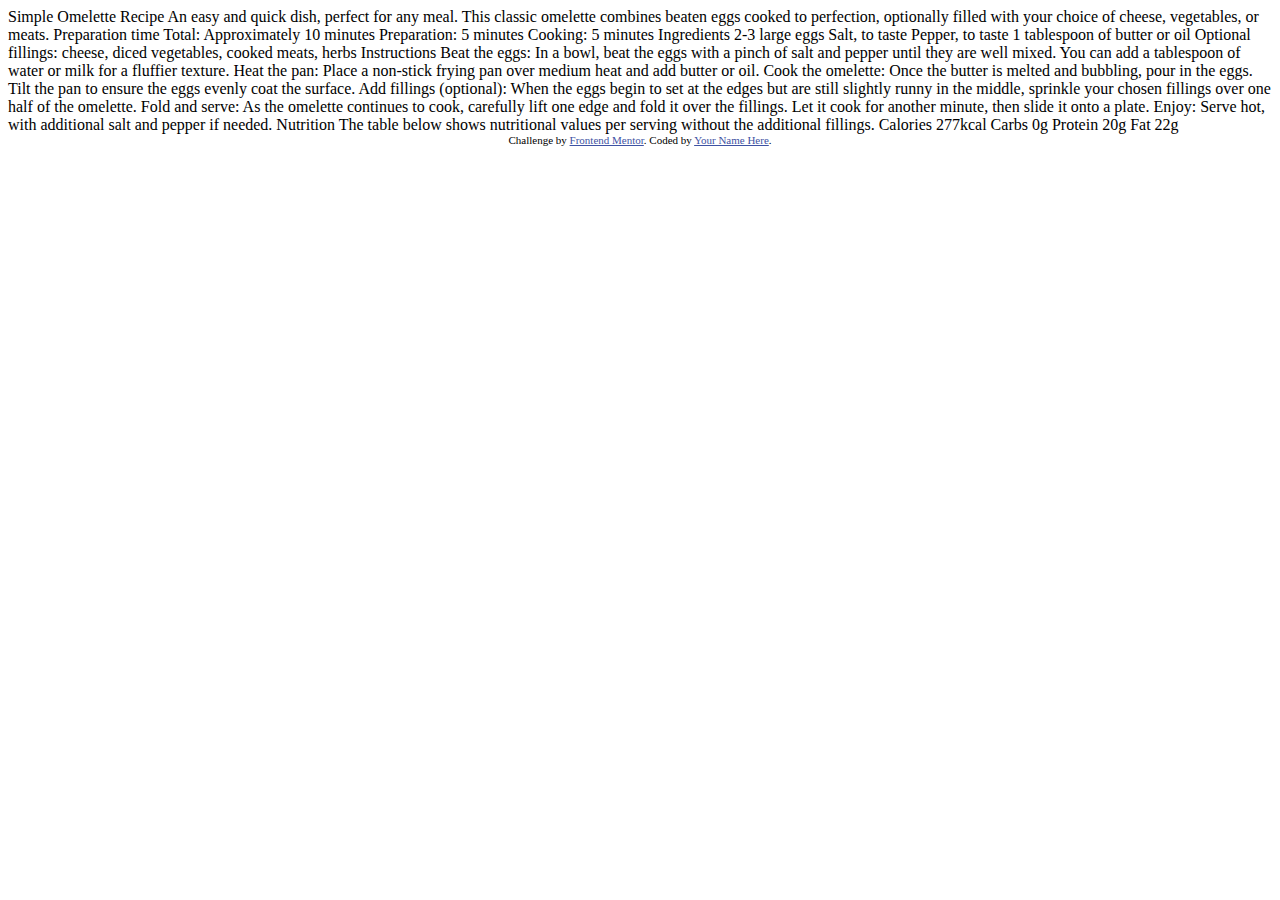
==== index.html @ 086badec "initializing" ====
<!DOCTYPE html>
<html lang="en">
<head>
  <meta charset="UTF-8">
  <meta name="viewport" content="width=device-width, initial-scale=1.0"> <!-- displays site properly based on user's device -->

  <link rel="icon" type="image/png" sizes="32x32" href="./assets/images/favicon-32x32.png">
  
  <title>Frontend Mentor | Recipe page</title>

  <!-- Feel free to remove these styles or customise in your own stylesheet 👍 -->
  <style>
    .attribution { font-size: 11px; text-align: center; }
    .attribution a { color: hsl(228, 45%, 44%); }
  </style>
</head>
<body>

  Simple Omelette Recipe

  An easy and quick dish, perfect for any meal. This classic omelette combines beaten eggs cooked 
  to perfection, optionally filled with your choice of cheese, vegetables, or meats.

  Preparation time

  Total: Approximately 10 minutes
  Preparation: 5 minutes
  Cooking: 5 minutes

  Ingredients

  2-3 large eggs
  Salt, to taste
  Pepper, to taste
  1 tablespoon of butter or oil
  Optional fillings: cheese, diced vegetables, cooked meats, herbs

  Instructions

  Beat the eggs: In a bowl, beat the eggs with a pinch of salt and pepper until they are well mixed. 
  You can add a tablespoon of water or milk for a fluffier texture.

  Heat the pan: Place a non-stick frying pan over medium heat and add butter or oil.

  Cook the omelette: Once the butter is melted and bubbling, pour in the eggs. Tilt the pan to ensure 
  the eggs evenly coat the surface.

  Add fillings (optional): When the eggs begin to set at the edges but are still slightly runny in the 
  middle, sprinkle your chosen fillings over one half of the omelette.

  Fold and serve: As the omelette continues to cook, carefully lift one edge and fold it over the 
  fillings. Let it cook for another minute, then slide it onto a plate.

  Enjoy: Serve hot, with additional salt and pepper if needed.

  Nutrition

  The table below shows nutritional values per serving without the additional fillings.

  Calories
  277kcal

  Carbs
  0g

  Protein
  20g

  Fat
  22g
  
  <div class="attribution">
    Challenge by <a href="https://www.frontendmentor.io?ref=challenge" target="_blank">Frontend Mentor</a>. 
    Coded by <a href="#">Your Name Here</a>.
  </div>
</body>
</html>
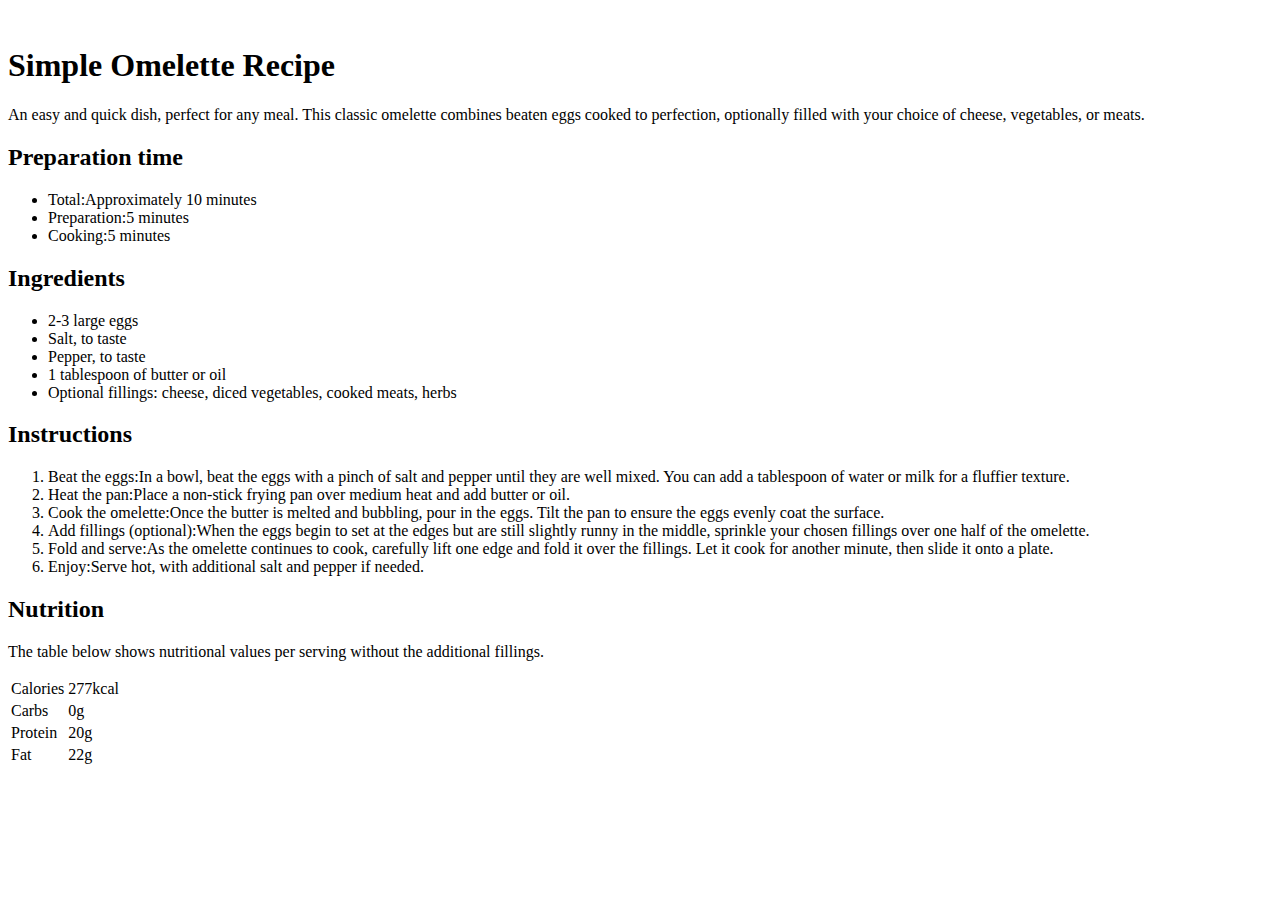
==== commit d87dde71: "change" ====
--- a/index.html
+++ b/index.html
@@ -3,75 +3,76 @@
 <head>
   <meta charset="UTF-8">
   <meta name="viewport" content="width=device-width, initial-scale=1.0"> <!-- displays site properly based on user's device -->
-
+  <link rel="stylesheet" href="styles.css">
   <link rel="icon" type="image/png" sizes="32x32" href="./assets/images/favicon-32x32.png">
-  
+  <link rel="preconnect" href="https://fonts.googleapis.com">
+  <link rel="preconnect" href="https://fonts.gstatic.com" crossorigin>
+  <link href="https://fonts.googleapis.com/css2?family=Young+Serif&display=swap" rel="stylesheet">
   <title>Frontend Mentor | Recipe page</title>
-
-  <!-- Feel free to remove these styles or customise in your own stylesheet 👍 -->
-  <style>
-    .attribution { font-size: 11px; text-align: center; }
-    .attribution a { color: hsl(228, 45%, 44%); }
-  </style>
 </head>
+<!------------------BODY--------------------------->
 <body>
-
-  Simple Omelette Recipe
-
-  An easy and quick dish, perfect for any meal. This classic omelette combines beaten eggs cooked 
-  to perfection, optionally filled with your choice of cheese, vegetables, or meats.
-
-  Preparation time
-
-  Total: Approximately 10 minutes
-  Preparation: 5 minutes
-  Cooking: 5 minutes
-
-  Ingredients
-
-  2-3 large eggs
-  Salt, to taste
-  Pepper, to taste
-  1 tablespoon of butter or oil
-  Optional fillings: cheese, diced vegetables, cooked meats, herbs
-
-  Instructions
-
-  Beat the eggs: In a bowl, beat the eggs with a pinch of salt and pepper until they are well mixed. 
-  You can add a tablespoon of water or milk for a fluffier texture.
-
-  Heat the pan: Place a non-stick frying pan over medium heat and add butter or oil.
-
-  Cook the omelette: Once the butter is melted and bubbling, pour in the eggs. Tilt the pan to ensure 
-  the eggs evenly coat the surface.
-
-  Add fillings (optional): When the eggs begin to set at the edges but are still slightly runny in the 
-  middle, sprinkle your chosen fillings over one half of the omelette.
-
-  Fold and serve: As the omelette continues to cook, carefully lift one edge and fold it over the 
-  fillings. Let it cook for another minute, then slide it onto a plate.
-
-  Enjoy: Serve hot, with additional salt and pepper if needed.
-
-  Nutrition
-
-  The table below shows nutritional values per serving without the additional fillings.
-
-  Calories
-  277kcal
-
-  Carbs
-  0g
-
-  Protein
-  20g
-
-  Fat
-  22g
-  
-  <div class="attribution">
-    Challenge by <a href="https://www.frontendmentor.io?ref=challenge" target="_blank">Frontend Mentor</a>. 
-    Coded by <a href="#">Your Name Here</a>.
-  </div>
+  <main class="container">
+    <img src="" alt="">
+    <div class="title">
+      <h1>Simple Omelette Recipe</h1>
+      <p>An easy and quick dish, perfect for any meal. This classic omelette combines beaten eggs cooked to perfection, optionally filled with your choice of cheese, vegetables, or meats.</p>
+    </div>
+<!-------------------NEW DIV-------------------------->
+    <div class="preparation">
+      <h2>Preparation time</h2>
+      <ul>
+        <li><span class="space"><span class="bold">Total:</span>Approximately 10 minutes</span></li>
+        <li><span class="space"><span class="bold">Preparation:</span>5 minutes</span></li>
+        <li><span class="space"><span class="bold">Cooking:</span>5 minutes</span></li>
+      </ul>
+    </div>
+<!-------------------NEW DIV-------------------------->
+    <div class="ingredients">
+      <h2>Ingredients</h2>
+      <ul>
+        <li><span class="space">2-3 large eggs</span></li>
+        <li><span class="space">Salt, to taste</span></li>
+        <li><span class="space">Pepper, to taste</span></li>
+        <li><span class="space">1 tablespoon of butter or oil</span></li>
+        <li><span class="space">Optional fillings: cheese, diced vegetables, cooked meats, herbs</span></li>
+      </ul>
+    </div>
+<!-------------------NEW DIV-------------------------->
+    <div class="instructions">
+      <h2>Instructions</h2>
+      <ol>
+        <li><span class="space"><span class="bold">Beat the eggs:</span>In a bowl, beat the eggs with a pinch of salt and pepper until they are well mixed. You can add a tablespoon of water or milk for a fluffier texture.</span></li>
+        <li><span class="space"><span class="bold">Heat the pan:</span>Place a non-stick frying pan over medium heat and add butter or oil.</span></li>
+        <li><span class="space"><span class="bold">Cook the omelette:</span>Once the butter is melted and bubbling, pour in the eggs. Tilt the pan to ensure the eggs evenly coat the surface.</span></li>
+        <li><span class="space"><span class="bold">Add fillings (optional):</span>When the eggs begin to set at the edges but are still slightly runny in the middle, sprinkle your chosen fillings over one half of the omelette.</span></li>
+        <li><span class="space"><span class="bold">Fold and serve:</span>As the omelette continues to cook, carefully lift one edge and fold it over the fillings. Let it cook for another minute, then slide it onto a plate.</span></li>
+        <li><span class="space"><span class="bold">Enjoy:</span>Serve hot, with additional salt and pepper if needed.</span></li>
+      </ol>
+    </div>
+<!-------------------NEW DIV-------------------------->
+    <div class="nutrition">
+      <h2>Nutrition</h2>
+      <p>The table below shows nutritional values per serving without the additional fillings.</p>
+      <table>
+        <tr>
+          <td>Calories</td>
+          <td>277kcal</td>
+        </tr>
+        <tr>
+          <td>Carbs</td>
+          <td>0g</td>
+        </tr>
+        <tr>
+          <td>Protein</td>
+          <td>20g</td>
+        </tr>
+        <tr>
+          <td>Fat</td>
+          <td>22g</td>
+        </tr>
+      </table>
+    </div>
+  </main>
 </body>
 </html>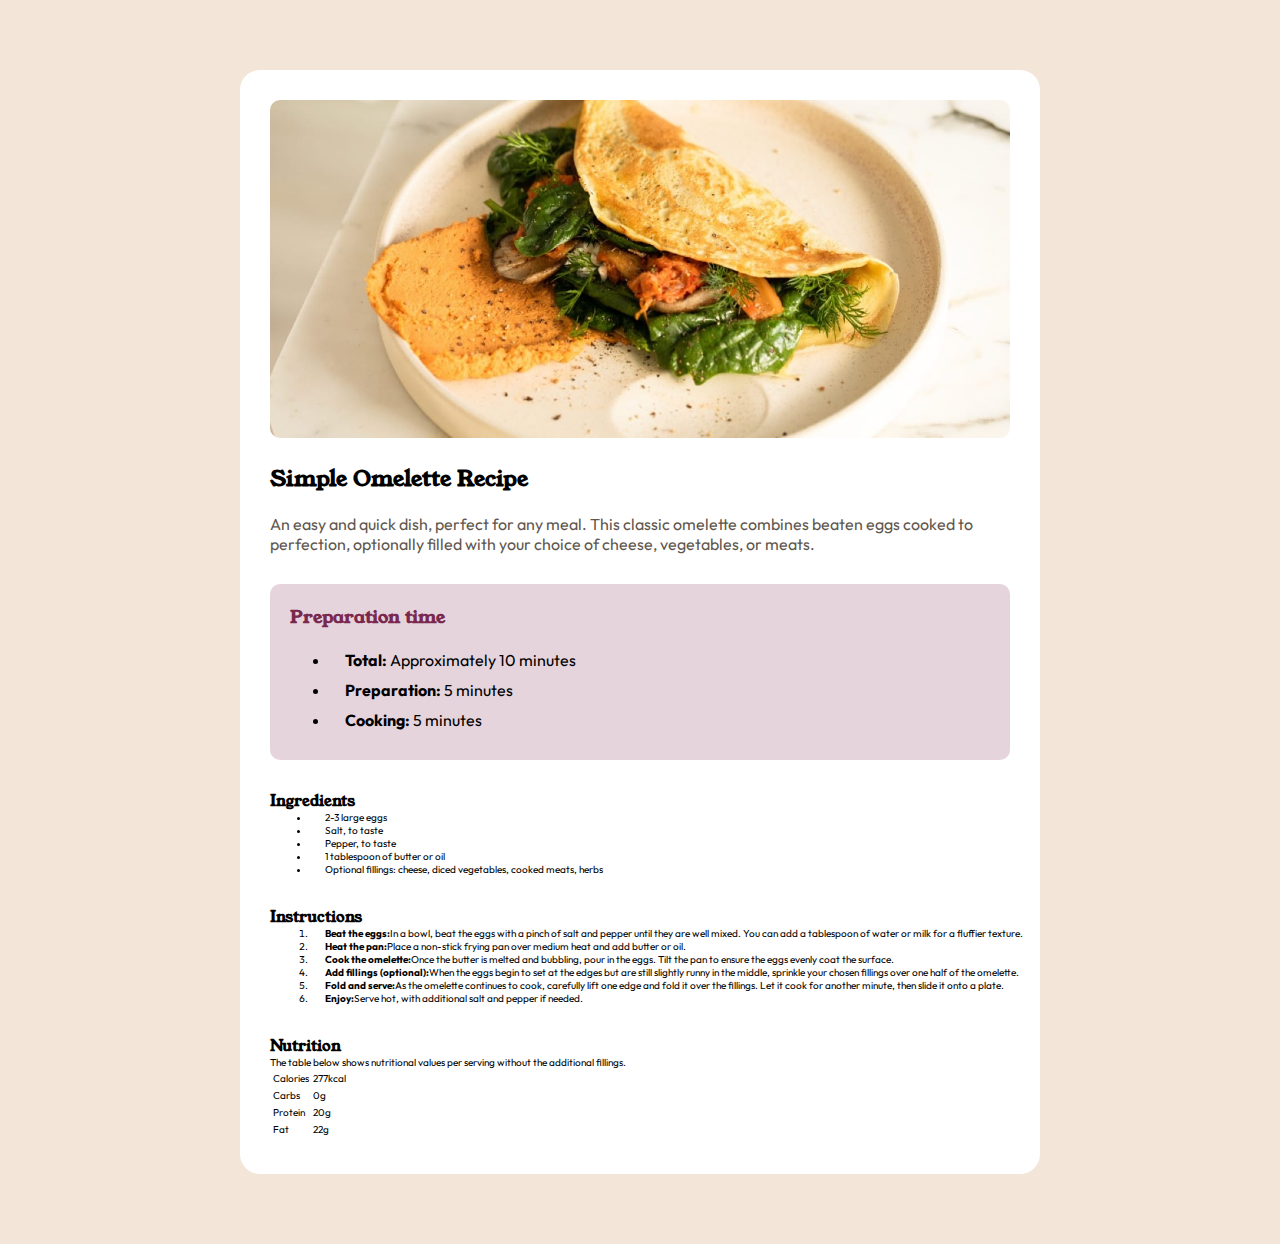
==== commit b1019bf2: "change" ====
--- a/index.html
+++ b/index.html
@@ -3,32 +3,35 @@
 <head>
   <meta charset="UTF-8">
   <meta name="viewport" content="width=device-width, initial-scale=1.0"> <!-- displays site properly based on user's device -->
+  <link rel="icon" type="image/png" sizes="32x32" href="./assets/images/favicon-32x32.png">
   <link rel="stylesheet" href="styles.css">
-  <link rel="icon" type="image/png" sizes="32x32" href="./assets/images/favicon-32x32.png">
   <link rel="preconnect" href="https://fonts.googleapis.com">
   <link rel="preconnect" href="https://fonts.gstatic.com" crossorigin>
   <link href="https://fonts.googleapis.com/css2?family=Young+Serif&display=swap" rel="stylesheet">
+  <link rel="preconnect" href="https://fonts.googleapis.com">
+  <link rel="preconnect" href="https://fonts.gstatic.com" crossorigin>
+  <link href="https://fonts.googleapis.com/css2?family=Outfit:wght@100..900&display=swap" rel="stylesheet">
   <title>Frontend Mentor | Recipe page</title>
 </head>
 <!------------------BODY--------------------------->
 <body>
   <main class="container">
-    <img src="" alt="">
-    <div class="title">
+    <img class="omelette" src="assets/images/image-omelette.jpeg" alt="image of an omelette">
+    <div class="title margin">
       <h1>Simple Omelette Recipe</h1>
       <p>An easy and quick dish, perfect for any meal. This classic omelette combines beaten eggs cooked to perfection, optionally filled with your choice of cheese, vegetables, or meats.</p>
     </div>
 <!-------------------NEW DIV-------------------------->
-    <div class="preparation">
+    <div class="preparation margin">
       <h2>Preparation time</h2>
       <ul>
-        <li><span class="space"><span class="bold">Total:</span>Approximately 10 minutes</span></li>
-        <li><span class="space"><span class="bold">Preparation:</span>5 minutes</span></li>
-        <li><span class="space"><span class="bold">Cooking:</span>5 minutes</span></li>
+        <li><span class="space"><span class="bold">Total:</span> Approximately 10 minutes</span></li>
+        <li><span class="space"><span class="bold">Preparation:</span> 5 minutes</span></li>
+        <li><span class="space"><span class="bold">Cooking:</span> 5 minutes</span></li>
       </ul>
     </div>
 <!-------------------NEW DIV-------------------------->
-    <div class="ingredients">
+    <div class="ingredients margin">
       <h2>Ingredients</h2>
       <ul>
         <li><span class="space">2-3 large eggs</span></li>
@@ -39,7 +42,7 @@
       </ul>
     </div>
 <!-------------------NEW DIV-------------------------->
-    <div class="instructions">
+    <div class="instructions margin">
       <h2>Instructions</h2>
       <ol>
         <li><span class="space"><span class="bold">Beat the eggs:</span>In a bowl, beat the eggs with a pinch of salt and pepper until they are well mixed. You can add a tablespoon of water or milk for a fluffier texture.</span></li>
@@ -51,7 +54,7 @@
       </ol>
     </div>
 <!-------------------NEW DIV-------------------------->
-    <div class="nutrition">
+    <div class="nutrition margin">
       <h2>Nutrition</h2>
       <p>The table below shows nutritional values per serving without the additional fillings.</p>
       <table>
--- a/styles.css
+++ b/styles.css
@@ -0,0 +1,100 @@
+*, *::after, *::before {
+    box-sizing: border-box;
+    margin: 0; 
+}
+
+:root {
+    --Nutmeg: hsl(14, 45%, 36%);
+    --Dark-Raspberry-Low: hsl(332, 51%, 32%, .2);
+    --Dark-Raspberry: hsl(332, 51%, 32%);
+    --White: hsl(0, 0%, 100%);
+    --Rose-White: hsl(330, 100%, 98%);
+    --Eggshell: hsl(30, 54%, 90%);
+    --Light-Grey: hsl(30, 18%, 87%);
+    --Wenge-Brown: hsl(30, 10%, 34%);
+    --Dark-Charcoal: hsl(24, 5%, 18%);
+}
+
+html {
+    font-size: 62.5%;
+    font-family: "Outfit", sans-serif;
+}
+
+body {
+    background-color: var(--Eggshell);
+}
+
+.margin {
+    margin: 1.5rem 3rem;
+}
+
+.bold {
+    font-weight: 700;
+}
+
+.space {
+    position: relative;
+    left: 1.5rem;
+}
+
+h1, h2 {
+    font-family: "Young Serif", serif;
+}
+
+.container {
+    background-color: var(--White);
+    max-width: 80rem;
+    margin: 7rem auto;
+    display: flex;
+    flex-direction: column;
+    padding-bottom: 2rem;
+    border-radius: 2rem;
+}
+
+.omelette {
+    max-width: 100%;
+    height: auto;
+    margin: 3rem 3rem 1rem 3rem;
+    border-radius: 1rem;
+}
+
+
+@media only screen and (max-width: 500px) {
+    .omelette {
+      margin: 0 0 2rem 0;
+      border-radius: 0;
+    }
+    .container {
+        border-radius: 0;
+        margin: 0;
+    }
+}
+
+.title h1 {
+    font-size: 2.2rem;
+    font-weight: 700;
+    margin-bottom: 2rem;
+}
+
+.title p {
+    font-size: 1.6rem;
+    color: var(--Wenge-Brown);
+    font-weight: none;
+}
+
+.preparation {
+    background-color: var(--Dark-Raspberry-Low);
+    padding: 2rem;
+    border-radius: 1rem;
+}
+
+.preparation h2{
+    color: var(--Dark-Raspberry);
+    font-size: 1.8rem;
+    margin-bottom: 2rem;
+}
+
+.preparation li {
+    margin: 1rem 0;
+    font-size: 1.6rem;
+}
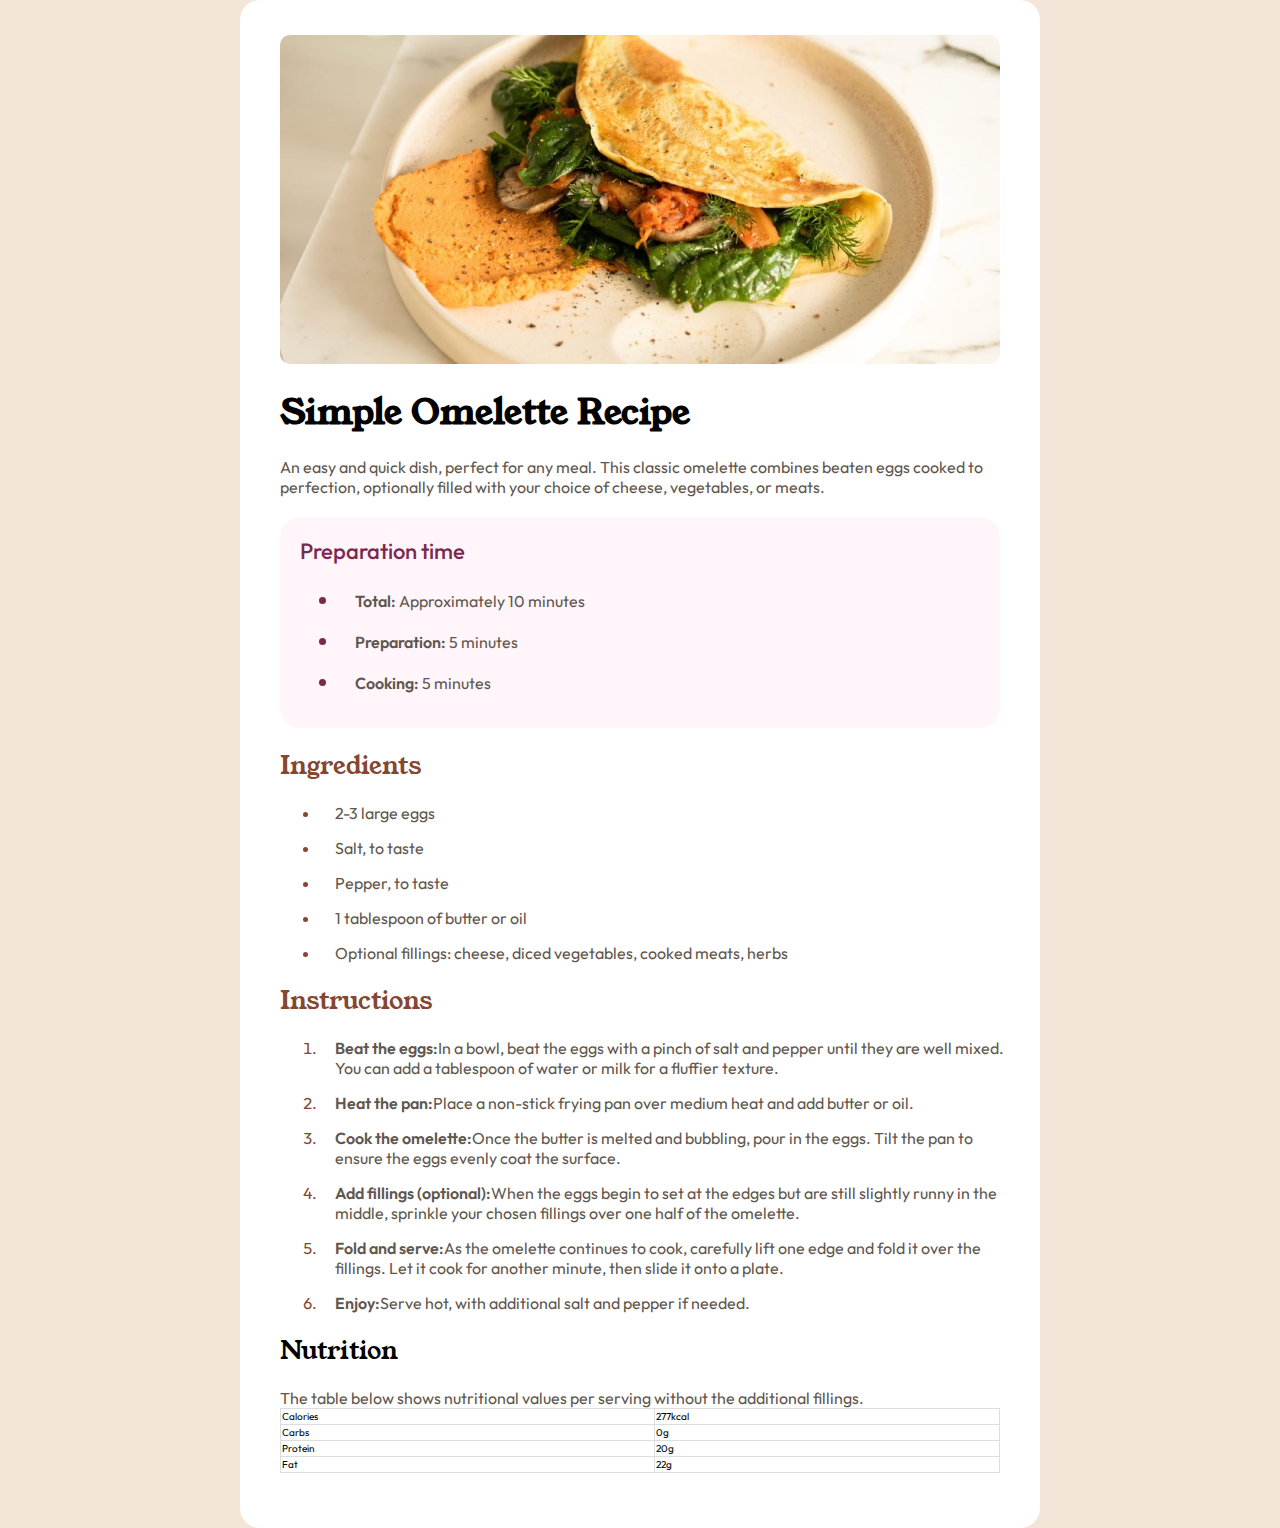
==== commit 66e92ed3: "changes" ====
--- a/index.html
+++ b/index.html
@@ -16,65 +16,67 @@
 <!------------------BODY--------------------------->
 <body>
   <main class="container">
-    <img class="omelette" src="assets/images/image-omelette.jpeg" alt="image of an omelette">
-    <div class="title margin">
-      <h1>Simple Omelette Recipe</h1>
-      <p>An easy and quick dish, perfect for any meal. This classic omelette combines beaten eggs cooked to perfection, optionally filled with your choice of cheese, vegetables, or meats.</p>
-    </div>
-<!-------------------NEW DIV-------------------------->
-    <div class="preparation margin">
-      <h2>Preparation time</h2>
-      <ul>
-        <li><span class="space"><span class="bold">Total:</span> Approximately 10 minutes</span></li>
-        <li><span class="space"><span class="bold">Preparation:</span> 5 minutes</span></li>
-        <li><span class="space"><span class="bold">Cooking:</span> 5 minutes</span></li>
-      </ul>
-    </div>
-<!-------------------NEW DIV-------------------------->
-    <div class="ingredients margin">
-      <h2>Ingredients</h2>
-      <ul>
-        <li><span class="space">2-3 large eggs</span></li>
-        <li><span class="space">Salt, to taste</span></li>
-        <li><span class="space">Pepper, to taste</span></li>
-        <li><span class="space">1 tablespoon of butter or oil</span></li>
-        <li><span class="space">Optional fillings: cheese, diced vegetables, cooked meats, herbs</span></li>
-      </ul>
-    </div>
-<!-------------------NEW DIV-------------------------->
-    <div class="instructions margin">
-      <h2>Instructions</h2>
-      <ol>
-        <li><span class="space"><span class="bold">Beat the eggs:</span>In a bowl, beat the eggs with a pinch of salt and pepper until they are well mixed. You can add a tablespoon of water or milk for a fluffier texture.</span></li>
-        <li><span class="space"><span class="bold">Heat the pan:</span>Place a non-stick frying pan over medium heat and add butter or oil.</span></li>
-        <li><span class="space"><span class="bold">Cook the omelette:</span>Once the butter is melted and bubbling, pour in the eggs. Tilt the pan to ensure the eggs evenly coat the surface.</span></li>
-        <li><span class="space"><span class="bold">Add fillings (optional):</span>When the eggs begin to set at the edges but are still slightly runny in the middle, sprinkle your chosen fillings over one half of the omelette.</span></li>
-        <li><span class="space"><span class="bold">Fold and serve:</span>As the omelette continues to cook, carefully lift one edge and fold it over the fillings. Let it cook for another minute, then slide it onto a plate.</span></li>
-        <li><span class="space"><span class="bold">Enjoy:</span>Serve hot, with additional salt and pepper if needed.</span></li>
-      </ol>
-    </div>
-<!-------------------NEW DIV-------------------------->
-    <div class="nutrition margin">
-      <h2>Nutrition</h2>
-      <p>The table below shows nutritional values per serving without the additional fillings.</p>
-      <table>
-        <tr>
-          <td>Calories</td>
-          <td>277kcal</td>
-        </tr>
-        <tr>
-          <td>Carbs</td>
-          <td>0g</td>
-        </tr>
-        <tr>
-          <td>Protein</td>
-          <td>20g</td>
-        </tr>
-        <tr>
-          <td>Fat</td>
-          <td>22g</td>
-        </tr>
-      </table>
+    <div class="padding">
+      <img class="omelette" src="assets/images/image-omelette.jpeg" alt="image of an omelette">
+      <div class="title margin">
+        <h1 class="bottom">Simple Omelette Recipe</h1>
+        <p>An easy and quick dish, perfect for any meal. This classic omelette combines beaten eggs cooked to perfection, optionally filled with your choice of cheese, vegetables, or meats.</p>
+      </div>
+  <!-------------------NEW DIV-------------------------->
+      <div class="preparation margin">
+        <h2 class="bottom">Preparation time</h2>
+        <ul>
+          <li><span class="space"><span class="bold">Total:</span> Approximately 10 minutes</span></li>
+          <li><span class="space"><span class="bold">Preparation:</span> 5 minutes</span></li>
+          <li><span class="space"><span class="bold">Cooking:</span> 5 minutes</span></li>
+        </ul>
+      </div>
+  <!-------------------NEW DIV-------------------------->
+      <div class="ingredients margin">
+        <h2 class="bottom">Ingredients</h2>
+        <ul>
+          <li><span class="space">2-3 large eggs</span></li>
+          <li><span class="space">Salt, to taste</span></li>
+          <li><span class="space">Pepper, to taste</span></li>
+          <li><span class="space">1 tablespoon of butter or oil</span></li>
+          <li><span class="space">Optional fillings: cheese, diced vegetables, cooked meats, herbs</span></li>
+        </ul>
+      </div>
+  <!-------------------NEW DIV-------------------------->
+      <div class="instructions margin">
+        <h2 class="bottom">Instructions</h2>
+        <ol>
+          <li><span class="space"><span class="bold">Beat the eggs:</span>In a bowl, beat the eggs with a pinch of salt and pepper until they are well mixed. You can add a tablespoon of water or milk for a fluffier texture.</span></li>
+          <li><span class="space"><span class="bold">Heat the pan:</span>Place a non-stick frying pan over medium heat and add butter or oil.</span></li>
+          <li><span class="space"><span class="bold">Cook the omelette:</span>Once the butter is melted and bubbling, pour in the eggs. Tilt the pan to ensure the eggs evenly coat the surface.</span></li>
+          <li><span class="space"><span class="bold">Add fillings (optional):</span>When the eggs begin to set at the edges but are still slightly runny in the middle, sprinkle your chosen fillings over one half of the omelette.</span></li>
+          <li><span class="space"><span class="bold">Fold and serve:</span>As the omelette continues to cook, carefully lift one edge and fold it over the fillings. Let it cook for another minute, then slide it onto a plate.</span></li>
+          <li><span class="space"><span class="bold">Enjoy:</span>Serve hot, with additional salt and pepper if needed.</span></li>
+        </ol>
+      </div>
+  <!-------------------NEW DIV-------------------------->
+      <div class="nutrition margin">
+        <h2 class="bottom">Nutrition</h2>
+        <p>The table below shows nutritional values per serving without the additional fillings.</p>
+        <table>
+          <tr>
+            <td>Calories</td>
+            <td>277kcal</td>
+          </tr>
+          <tr>
+            <td>Carbs</td>
+            <td>0g</td>
+          </tr>
+          <tr>
+            <td>Protein</td>
+            <td>20g</td>
+          </tr>
+          <tr>
+            <td>Fat</td>
+            <td>22g</td>
+          </tr>
+        </table>
+      </div>
     </div>
   </main>
 </body>
--- a/styles.css
+++ b/styles.css
@@ -5,7 +5,6 @@
 
 :root {
     --Nutmeg: hsl(14, 45%, 36%);
-    --Dark-Raspberry-Low: hsl(332, 51%, 32%, .2);
     --Dark-Raspberry: hsl(332, 51%, 32%);
     --White: hsl(0, 0%, 100%);
     --Rose-White: hsl(330, 100%, 98%);
@@ -24,12 +23,8 @@
     background-color: var(--Eggshell);
 }
 
-.margin {
-    margin: 1.5rem 3rem;
-}
-
 .bold {
-    font-weight: 700;
+    font-weight: 600;
 }
 
 .space {
@@ -40,61 +35,85 @@
 h1, h2 {
     font-family: "Young Serif", serif;
 }
+h1 {
+    font-size: 3.5rem;
+    font-weight: 700;
+}
+
+h2 {
+    font-size: 2.5rem;
+    font-weight: 500;
+}
+
+p, li {
+    font-size: 1.6rem;
+    color: var(--Wenge-Brown);
+}
+
+.margin {
+    margin: 2rem 0;
+}
+
+.bottom {
+    margin-bottom: 2rem;
+}
+
+li {
+    margin: 1.5rem 0;
+}
 
 .container {
     background-color: var(--White);
-    max-width: 80rem;
-    margin: 7rem auto;
+    width: 80rem;
     display: flex;
-    flex-direction: column;
-    padding-bottom: 2rem;
+    justify-content: center;
+    margin: auto;
     border-radius: 2rem;
+    padding: 3.5rem 0;
+}
+
+.padding {
+    background-color: var(--White);
+    width: 90%;
 }
 
 .omelette {
     max-width: 100%;
-    height: auto;
-    margin: 3rem 3rem 1rem 3rem;
     border-radius: 1rem;
 }
 
-
-@media only screen and (max-width: 500px) {
-    .omelette {
-      margin: 0 0 2rem 0;
-      border-radius: 0;
-    }
-    .container {
-        border-radius: 0;
-        margin: 0;
-    }
-}
-
 .title h1 {
-    font-size: 2.2rem;
     font-weight: 700;
     margin-bottom: 2rem;
 }
 
-.title p {
-    font-size: 1.6rem;
-    color: var(--Wenge-Brown);
-    font-weight: none;
+
+.preparation {
+    background-color: var(--Rose-White);
+    padding: 2rem;
+    border-radius: 2rem;
+ 
 }
 
-.preparation {
-    background-color: var(--Dark-Raspberry-Low);
-    padding: 2rem;
-    border-radius: 1rem;
+.preparation h2,  .preparation ::marker {
+    font-size: 2.2rem;
+    font-family: "Outfit", sans-serif;
+    color: var(--Dark-Raspberry);
 }
 
-.preparation h2{
-    color: var(--Dark-Raspberry);
-    font-size: 1.8rem;
-    margin-bottom: 2rem;
+.ingredients h2, 
+.ingredients ::marker,
+.instructions h2,
+.instructions ::marker {
+    color: var(--Nutmeg);
 }
 
-.preparation li {
-    margin: 1rem 0;
-    font-size: 1.6rem;
-}
+table, td, th {  
+    border: 1px solid #ddd;
+    text-align: left;
+  }
+
+table {
+    border-collapse: collapse;
+    width: 100%;
+}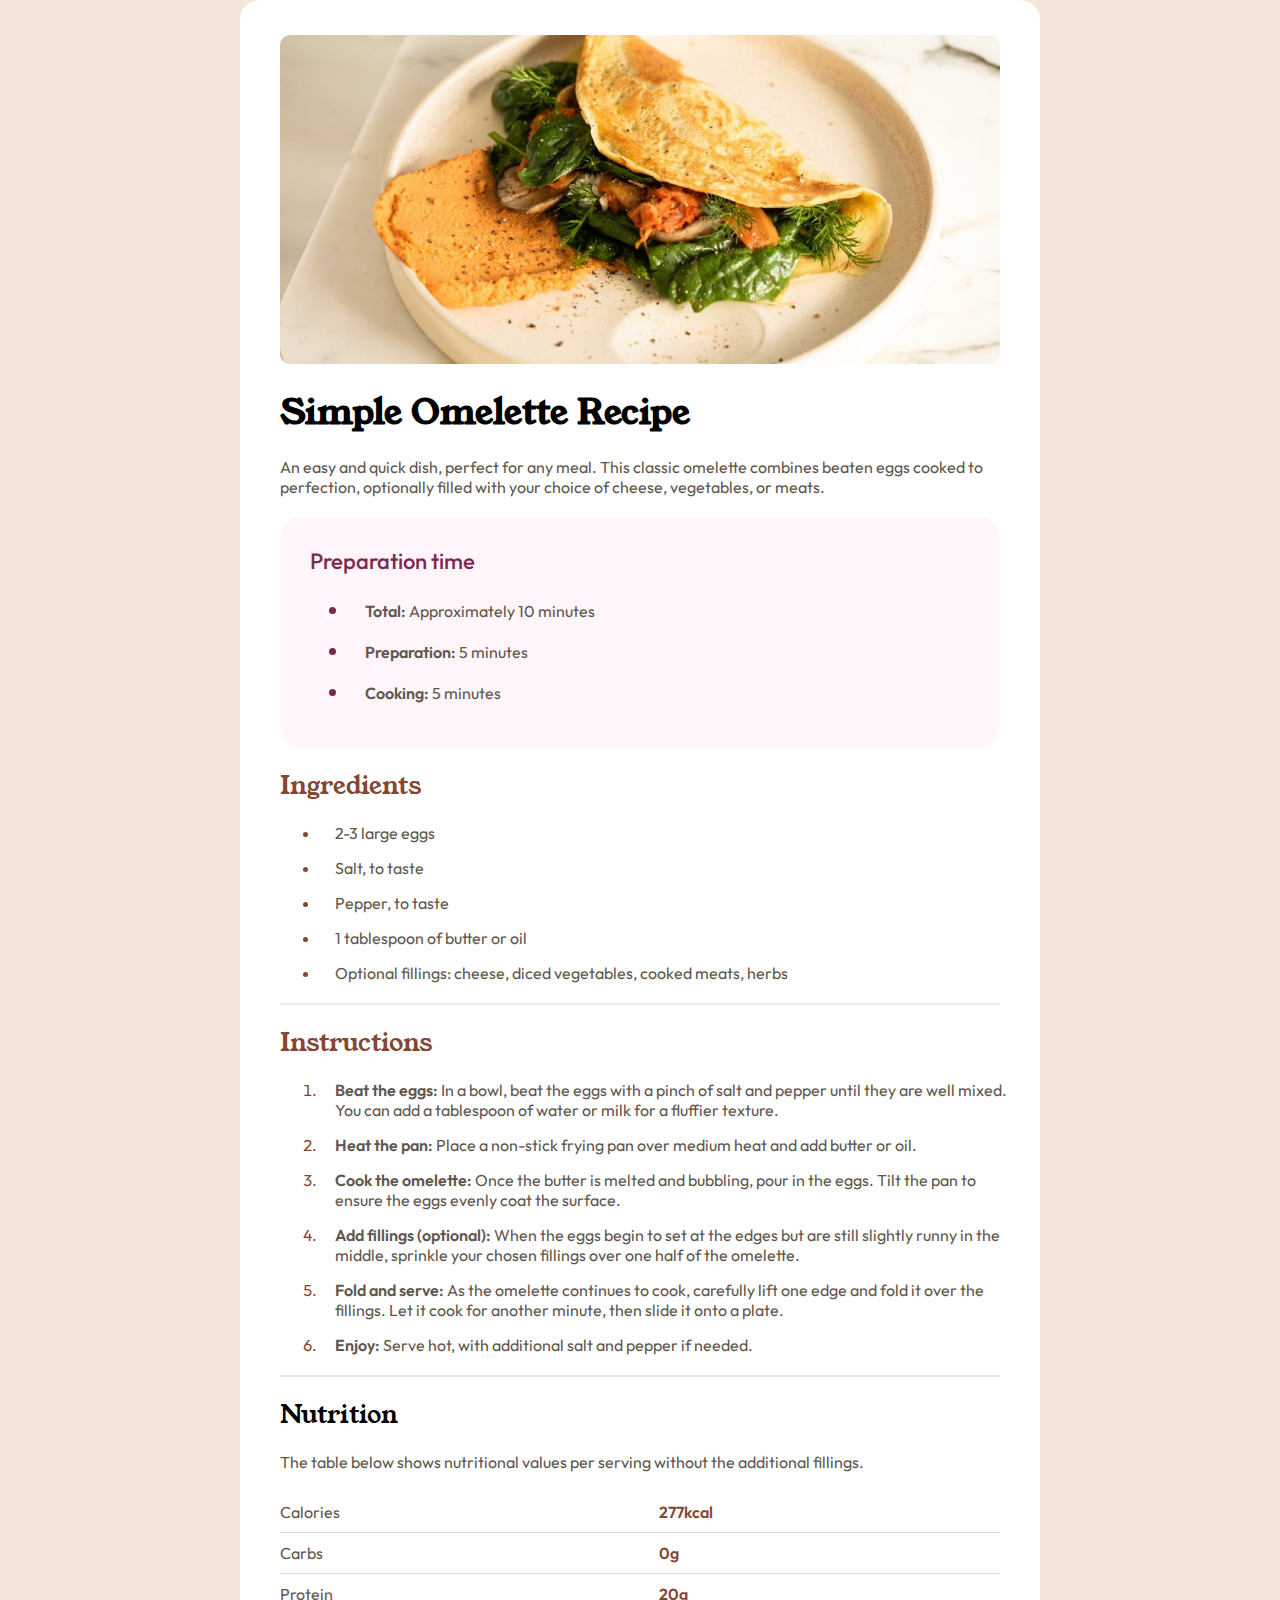
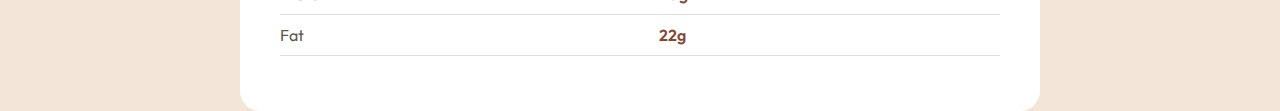
==== commit 077be07e: "end" ====
--- a/index.html
+++ b/index.html
@@ -15,15 +15,16 @@
 </head>
 <!------------------BODY--------------------------->
 <body>
+  <img class="omelette-hidden" src="assets/images/image-omelette.jpeg" alt="image of an omelette">
   <main class="container">
     <div class="padding">
       <img class="omelette" src="assets/images/image-omelette.jpeg" alt="image of an omelette">
-      <div class="title margin">
+      <div class="title margin bottom">
         <h1 class="bottom">Simple Omelette Recipe</h1>
         <p>An easy and quick dish, perfect for any meal. This classic omelette combines beaten eggs cooked to perfection, optionally filled with your choice of cheese, vegetables, or meats.</p>
       </div>
   <!-------------------NEW DIV-------------------------->
-      <div class="preparation margin">
+      <div class="preparation margin ">
         <h2 class="bottom">Preparation time</h2>
         <ul>
           <li><span class="space"><span class="bold">Total:</span> Approximately 10 minutes</span></li>
@@ -42,38 +43,42 @@
           <li><span class="space">Optional fillings: cheese, diced vegetables, cooked meats, herbs</span></li>
         </ul>
       </div>
+
+      <hr>
   <!-------------------NEW DIV-------------------------->
       <div class="instructions margin">
         <h2 class="bottom">Instructions</h2>
         <ol>
-          <li><span class="space"><span class="bold">Beat the eggs:</span>In a bowl, beat the eggs with a pinch of salt and pepper until they are well mixed. You can add a tablespoon of water or milk for a fluffier texture.</span></li>
-          <li><span class="space"><span class="bold">Heat the pan:</span>Place a non-stick frying pan over medium heat and add butter or oil.</span></li>
-          <li><span class="space"><span class="bold">Cook the omelette:</span>Once the butter is melted and bubbling, pour in the eggs. Tilt the pan to ensure the eggs evenly coat the surface.</span></li>
-          <li><span class="space"><span class="bold">Add fillings (optional):</span>When the eggs begin to set at the edges but are still slightly runny in the middle, sprinkle your chosen fillings over one half of the omelette.</span></li>
-          <li><span class="space"><span class="bold">Fold and serve:</span>As the omelette continues to cook, carefully lift one edge and fold it over the fillings. Let it cook for another minute, then slide it onto a plate.</span></li>
-          <li><span class="space"><span class="bold">Enjoy:</span>Serve hot, with additional salt and pepper if needed.</span></li>
+          <li><span class="space"><span class="bold">Beat the eggs:</span> In a bowl, beat the eggs with a pinch of salt and pepper until they are well mixed. You can add a tablespoon of water or milk for a fluffier texture.</span></li>
+          <li><span class="space"><span class="bold">Heat the pan:</span> Place a non-stick frying pan over medium heat and add butter or oil.</span></li>
+          <li><span class="space"><span class="bold">Cook the omelette:</span> Once the butter is melted and bubbling, pour in the eggs. Tilt the pan to ensure the eggs evenly coat the surface.</span></li>
+          <li><span class="space"><span class="bold">Add fillings (optional):</span> When the eggs begin to set at the edges but are still slightly runny in the middle, sprinkle your chosen fillings over one half of the omelette.</span></li>
+          <li><span class="space"><span class="bold">Fold and serve:</span> As the omelette continues to cook, carefully lift one edge and fold it over the fillings. Let it cook for another minute, then slide it onto a plate.</span></li>
+          <li><span class="space"><span class="bold">Enjoy:</span> Serve hot, with additional salt and pepper if needed.</span></li>
         </ol>
       </div>
+
+      <hr>
   <!-------------------NEW DIV-------------------------->
       <div class="nutrition margin">
         <h2 class="bottom">Nutrition</h2>
-        <p>The table below shows nutritional values per serving without the additional fillings.</p>
+        <p class="bottom">The table below shows nutritional values per serving without the additional fillings.</p>
         <table>
           <tr>
             <td>Calories</td>
-            <td>277kcal</td>
+            <td class="bold">277kcal</td>
           </tr>
           <tr>
             <td>Carbs</td>
-            <td>0g</td>
+            <td class="bold">0g</td>
           </tr>
           <tr>
             <td>Protein</td>
-            <td>20g</td>
+            <td class="bold">20g</td>
           </tr>
           <tr>
             <td>Fat</td>
-            <td>22g</td>
+            <td class="bold">22g</td>
           </tr>
         </table>
       </div>
--- a/styles.css
+++ b/styles.css
@@ -45,7 +45,7 @@
     font-weight: 500;
 }
 
-p, li {
+p, li, td {
     font-size: 1.6rem;
     color: var(--Wenge-Brown);
 }
@@ -64,7 +64,7 @@
 
 .container {
     background-color: var(--White);
-    width: 80rem;
+    max-width: 80rem;
     display: flex;
     justify-content: center;
     margin: auto;
@@ -90,7 +90,7 @@
 
 .preparation {
     background-color: var(--Rose-White);
-    padding: 2rem;
+    padding: 3rem;
     border-radius: 2rem;
  
 }
@@ -108,12 +108,48 @@
     color: var(--Nutmeg);
 }
 
-table, td, th {  
-    border: 1px solid #ddd;
+table, td {  
+    border-bottom: 1px solid #ddd;
     text-align: left;
   }
 
 table {
     border-collapse: collapse;
     width: 100%;
+}
+
+td {
+    padding: 1rem 0;
+}
+
+.nutrition .bold{
+    color: var(--Nutmeg);
+}
+
+.omelette-hidden {
+    display: none;
+}
+
+@media screen and (max-width: 500px) {
+    .container {
+      margin:0;
+      border-radius: 0;
+    }
+    .omelette {
+        display: none;
+    }
+    .omelette-hidden{
+        display: block;
+        position: relative;
+        top: 0;
+        max-width: 100%;
+
+    }
+}
+
+hr {
+    margin: 2rem 0;
+    opacity: .7;
+    background-color: var(--Light-Grey);
+    border: 1px solid var(--Light-Grey);
 }